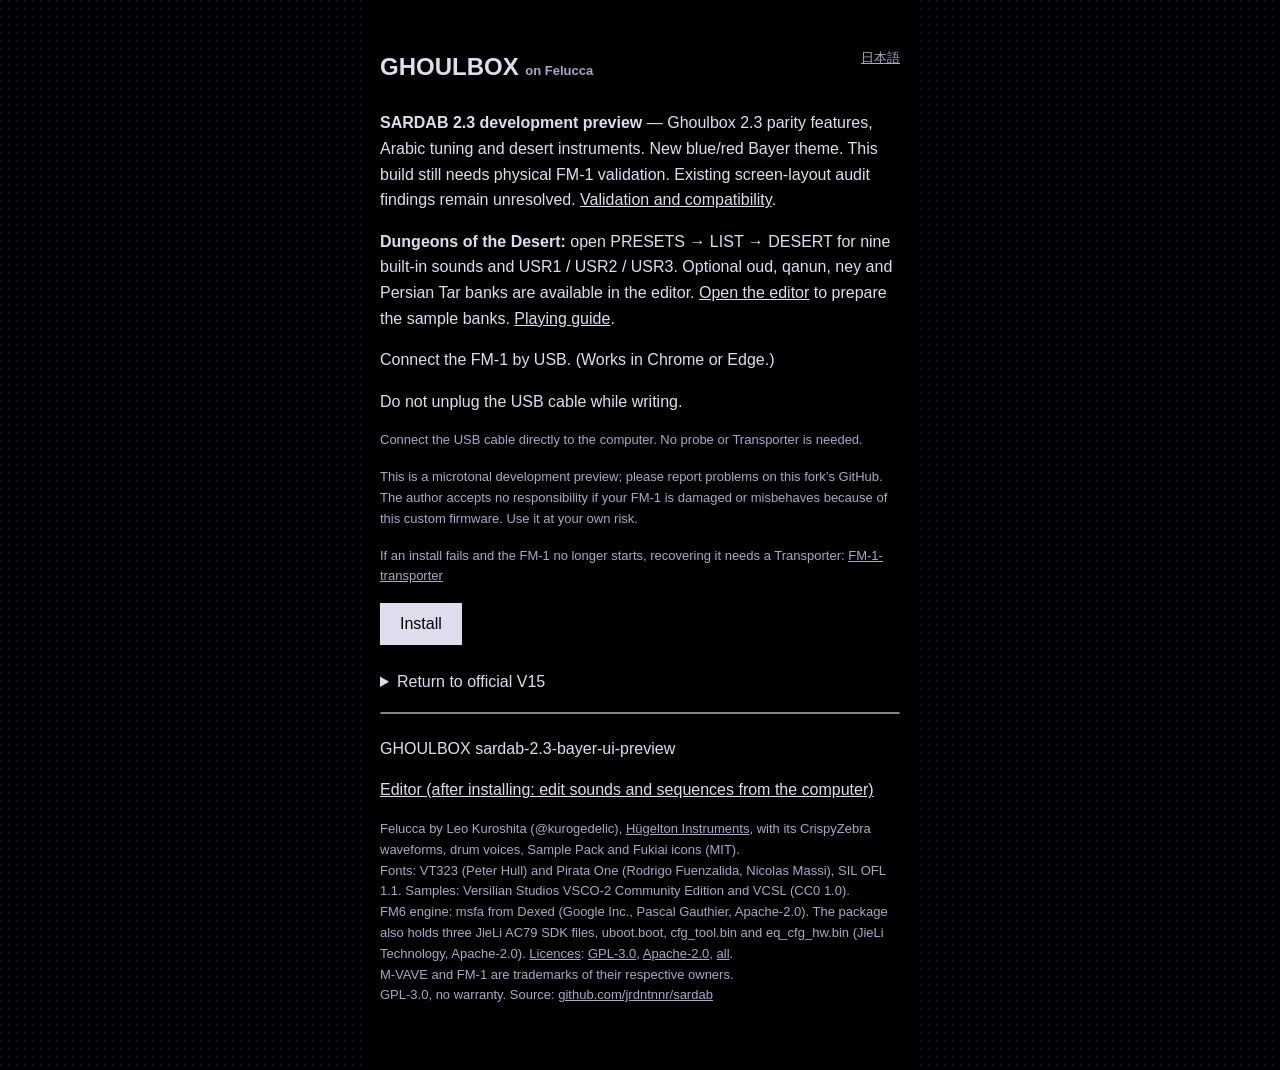
==== webapp/installer/index.html @ 3aa1f3cf "Publish SARDAB 2.3 Bayer UI preview from main 47c3f2c" ====
<!doctype html>
<!-- SPDX-License-Identifier: GPL-3.0-only
     Copyright (C) 2026 Leo Kuroshita (@kurogedelic), Hügelton Instruments -->
<html lang="en" data-brand="sardab">
<head>
<meta charset="utf-8">
<meta name="viewport" content="width=device-width, initial-scale=1">
<title>GHOULBOX</title>
<style>
  :root { --bg: #F2EAD8; --fg: #1E140C; --dim: #6E604C; --theme: #9A5A0C; }   /* GHOULBOX: parchment / CRYPT */
  @media (prefers-color-scheme: dark) {
    :root:not([data-theme="light"]) { --bg: #0E0B08; --fg: #E8DCC4; --dim: #A0927C; --theme: #E89A2C; }
  }
  :root[data-theme="dark"] { --bg: #0E0B08; --fg: #E8DCC4; --dim: #A0927C; --theme: #E89A2C; }
  h1 { color: var(--theme); }
  body { margin: 0; background: var(--bg); color: var(--fg);
         font: 16px/1.6 -apple-system, BlinkMacSystemFont, "Helvetica Neue", Arial, sans-serif; }
  main { max-width: 520px; margin: 0 auto; padding: 48px 16px; }
  h1 { font-size: 24px; font-weight: 600; margin: 0 0 24px; }
  .lang { float: right; font-size: 13px; color: var(--dim); cursor: pointer; text-decoration: underline; background: none; padding: 0; color: var(--dim); }
  p { margin: 0 0 16px; }
  button { font: inherit; background: var(--fg); color: var(--bg); border: 0; padding: 8px 20px; cursor: pointer; }
  button:disabled { opacity: .3; cursor: default; }
  #status { margin-top: 16px; min-height: 1.6em; }
  .small { color: var(--dim); font-size: 13px; }
  progress { width: 100%; height: 4px; margin-top: 16px; }
  pre { color: var(--dim); font-size: 12px; white-space: pre-wrap; margin-top: 16px; }
</style>
<link rel="stylesheet" href="sardab-theme.css">
</head>
<body class="installer">
<main>
  <button class="lang" id="lang"></button>
  <h1>GHOULBOX <span class="small" style="color:var(--dim)">on Felucca</span></h1>
  <p><strong>SARDAB 2.3 development preview</strong> — Ghoulbox 2.3 parity features, Arabic tuning and desert instruments.
    New blue/red Bayer theme. This build still needs physical FM-1 validation. Existing screen-layout audit findings remain unresolved.
    <a href="https://github.com/jrdntnnr/sardab/blob/main/docs/INTEGRATION-STATUS.md" style="color:inherit">Validation and compatibility</a>.</p>
  <p><strong>Dungeons of the Desert:</strong> open PRESETS → LIST → DESERT for nine built-in sounds and USR1 / USR2 / USR3.
    Optional oud, qanun, ney and Persian Tar banks are available in the editor.
    <a href="../editor/" style="color:inherit">Open the editor</a> to prepare the sample banks.
    <a href="https://github.com/jrdntnnr/sardab/blob/main/docs/DUNGEONS-OF-THE-DESERT.md" style="color:inherit">Playing guide</a>.</p>
  <p data-t="intro"></p>
  <p data-t="warn"></p>
  <p class="small" data-t="direct"></p>
  <p class="small" data-t="beta"></p>
  <p class="small"><span data-t="brick"></span>
    <a href="https://github.com/kurogedelic/FM-1-transporter" target="_blank" rel="noopener" style="color:inherit">FM-1-transporter</a></p>
  <p><button id="go" disabled data-t="install"></button></p>
  <details style="margin-top:24px">
    <summary data-t="stockTitle"></summary>
    <p class="small" data-t="back"></p>
    <p class="small"><a href="https://www.m-vave.com/download" target="_blank" rel="noopener" style="color:inherit">M-VAVE Downloads</a></p>
    <p><label><span data-t="stockFile"></span><br><input id="stock-file" type="file" accept=".fwsc"></label></p>
    <p><button id="stock-go" disabled data-t="stockGo"></button></p>
    <p class="small" data-t="stockBackup"></p>
    <p class="small"><label><input id="stock-recovery" type="checkbox"> <span data-t="stockRecovery"></span></label></p>
  </details>
  <progress id="bar" max="100" value="0"></progress>
  <p id="status"></p>
  <pre id="log"></pre>
  <p><a href="../editor/" style="color:inherit" data-t="editor"></a></p>
  <p class="small">Felucca by Leo Kuroshita (@kurogedelic), <a href="https://hugelton.com" target="_blank" rel="noopener" style="color:inherit">Hügelton Instruments</a>, with its CrispyZebra waveforms, drum voices, Sample Pack and Fukiai icons (MIT).<br>
    Fonts: VT323 (Peter Hull) and Pirata One (Rodrigo Fuenzalida, Nicolas Massi), SIL OFL 1.1. Samples: Versilian Studios VSCO-2 Community Edition and VCSL (CC0 1.0).<br>
    FM6 engine: msfa from Dexed (Google Inc., Pascal Gauthier, Apache-2.0). The package also holds three JieLi AC79 SDK files, uboot.boot, cfg_tool.bin and eq_cfg_hw.bin (JieLi Technology, Apache-2.0). <a href="../../firmware/LICENSING.md" style="color:inherit">Licences</a>: <a href="../../firmware/LICENSE" style="color:inherit">GPL-3.0</a>, <a href="../../firmware/LICENSES/Apache-2.0.txt" style="color:inherit">Apache-2.0</a>, <a href="../../firmware/LICENSES/" style="color:inherit">all</a>.<br>
    M-VAVE and FM-1 are trademarks of their respective owners.<br>
    <span data-t="license"></span> <a href="https://github.com/jrdntnnr/sardab" target="_blank" rel="noopener" style="color:inherit">github.com/jrdntnnr/sardab</a></p>
</main>
<script type="module">
// SPDX-License-Identifier: GPL-3.0-only
// Copyright (C) 2026 Leo Kuroshita (@kurogedelic), Hügelton Instruments
//
// FM-1 .fwsc packages in the browser: the package identity and the image the
// device reads during an update.

const BLOCKS = 20, BLK = 0x30, KEEP = 0x2F;
const STOCK_V15_SHA256 = "db1642b2b6fa5c2cccb11ffd13878068bb28601678d3644049f99dc40e7edb8a";
const STOCK_APP_SIZE = 0x8DFBC;
const STOCK_V15_SIZE = 699956;

const T = new Uint16Array(256);
for (let i = 0; i < 256; i++) {
  let c = i << 8;
  for (let k = 0; k < 8; k++) c = c & 0x8000 ? (c << 1) ^ 0x1021 : c << 1;
  T[i] = c & 0xFFFF;
}

function crc16(d, crc = 0) {
  for (let i = 0; i < d.length; i++) crc = ((crc << 8) & 0xFFFF) ^ T[((crc >> 8) ^ d[i]) & 0xFF];
  return crc;
}

function enc(buf, off, size, key = 0xFFFF) {
  for (let i = 0; i < size; i++) {
    buf[off + i] ^= key & 0xFF;
    key = ((key * 2) ^ (key & 0x8000 ? 0x1021 : 0)) & 0xFFFF;
  }
}

function sfc(buf, off, size, base, key) {
  for (let i = 0; i < size; i += 32) enc(buf, off + i, Math.min(size - i, 32), key ^ ((off + i - base) >> 2));
}

function chipkeyDecode(d) {
  let sum = 0;
  for (let i = 0; i < 16; i++) sum += d[i];
  sum &= 0xFF;
  sum = sum >= 0xE0 ? 0xAA : sum <= 0x10 ? 0x55 : sum;
  let k = 0;
  for (let i = 0; i < 16; i++) if ((d[16 + i] ^ d[15 - i]) < sum) k |= 1 << i;
  return k;
}

const align32 = (v) => (v + 31) & ~31;
const u16 = (b, o) => b[o] | (b[o + 1] << 8);
const u32 = (b, o) => (b[o] | (b[o + 1] << 8) | (b[o + 2] << 16) | (b[o + 3] << 24)) >>> 0;
function w16(b, o, v) { b[o] = v & 0xFF; b[o + 1] = (v >> 8) & 0xFF; }
function w32(b, o, v) { w16(b, o, v & 0xFFFF); w16(b, o + 2, (v >>> 16) & 0xFFFF); }

class Entry {                                   // JLFS head, 32 bytes
  constructor(raw, off) {
    this.hdrOff = off;
    this.hcrc = u16(raw, off);
    this.dcrc = u16(raw, off + 2);
    this.offset = u32(raw, off + 4);
    this.size = u32(raw, off + 8);
    this.flags = raw[off + 12];
    this.resvd = raw[off + 13];
    this.index = u16(raw, off + 14);
    this.rawName = raw.slice(off + 16, off + 32);
    const z = this.rawName.indexOf(0);
    this.name = String.fromCharCode(...this.rawName.slice(0, z < 0 ? 16 : z));
    if (crc16(raw.subarray(off + 2, off + 32)) !== this.hcrc) throw new Error(`JLFS header CRC mismatch @${off.toString(16)}`);
  }
  packInto(buf) {
    const o = this.hdrOff;
    w16(buf, o + 2, this.dcrc); w32(buf, o + 4, this.offset); w32(buf, o + 8, this.size);
    buf[o + 12] = this.flags; buf[o + 13] = this.resvd; w16(buf, o + 14, this.index);
    buf.set(this.rawName, o + 16);
    this.hcrc = crc16(buf.subarray(o + 2, o + 32));
    w16(buf, o, this.hcrc);
  }
}

class Package {
  constructor(bytes) {
    this.raw = new Uint8Array(bytes);
    this.parseUfw();
    this.flash = this.raw.slice(this.flashFileOff, this.flashFileOff + this.flashSize);
    this.parseFlash();
  }

  get product() { return productOf(this.raw); }

  setProduct(name) {
    if (name.length > BLOCKS) throw new Error("product name too long");
    for (let i = 0; i < BLOCKS; i++) {
      const m = i < name.length ? (name.charCodeAt(i) + i + 1) & 0xFF : 0x7D;
      if (i < name.length && m === 0x7D) throw new Error("product name encodes to the unused marker");
      this.raw[i * BLK + KEEP] = m;
    }
  }

  headerBytes() {
    const h = new Uint8Array(BLOCKS * KEEP);
    for (let i = 0; i < BLOCKS; i++) h.set(this.raw.subarray(i * BLK, i * BLK + KEEP), i * KEEP);
    return h;
  }

  hdrFileOff(i) { return Math.floor(i / KEEP) * BLK + (i % KEEP); }

  parseUfw() {
    const h = this.headerBytes();
    enc(h, 0, 0x40);
    const hcrc = u16(h, 0), lcrc = u16(h, 2), nent = u16(h, 8);
    if (crc16(h.subarray(2, 0x40)) !== hcrc) throw new Error("not an FM-1 .fwsc (UFW header CRC mismatch)");
    this.skew = BLOCKS * BLK - h.length;
    this.ufw = h;
    this.nent = nent;
    const hsize = 0x40 + nent * 0x50;
    if (crc16(h.subarray(0x40, hsize)) !== lcrc) throw new Error("UFW entry list CRC mismatch");
    this.entries = [];
    for (let off = 0x40; off < hsize; off += 0x50) {
      const e = h.slice(off, off + 0x50);
      enc(e, 0, 0x50);
      const z = e.subarray(0x40, 0x50).indexOf(0);
      this.entries.push({ off, type: u16(e, 0), dcrc: u16(e, 4), dataOff: u32(e, 8), size: u32(e, 12),
        name: String.fromCharCode(...e.subarray(0x40, z < 0 ? 0x50 : 0x40 + z)), plain: e });
    }
    const fl = this.entries.find((e) => e.type === 0);
    if (!fl) throw new Error("no flash.bin in the package");
    this.flashEntry = fl;
    this.flashFileOff = fl.dataOff + this.skew;
    this.flashSize = fl.size;
    if (crc16(this.raw.subarray(this.flashFileOff, this.flashFileOff + fl.size)) !== fl.dcrc) throw new Error("flash.bin CRC mismatch");
  }

  parseFlash() {
    const dec = this.flash.slice();
    const h = dec.slice(0, 32);
    enc(h, 0, 32);
    if (crc16(h.subarray(2, 32)) !== u16(h, 0)) throw new Error("flash header CRC mismatch");
    this.chipKey = null; this.appBase = null;
    for (let off = 32; ; off += 32) {
      enc(dec, off, 32);
      const e = new Entry(dec, off);
      if (e.name === "isd_config.ini") {
        const blob = dec.subarray(e.offset, e.offset + 34);
        if (crc16(blob.subarray(0, 32)) === u16(blob, 32)) this.chipKey = chipkeyDecode(blob.subarray(0, 32));
      }
      if (e.flags === 0x81 && e.name === "app_dir_head" && this.appBase === null) this.appBase = e.offset;
      if (e.index) break;
    }
    if (this.chipKey === null || this.appBase === null) throw new Error("chip key or app_dir_head not found");
    const b = this.appBase, k = this.chipKey, end = align32(b + 32);
    sfc(dec, b, end - b, b, k);
    const head = new Entry(dec, b);
    const blkEnd = b + head.size;
    if (blkEnd > end) sfc(dec, end, blkEnd - end, b, k);
    this.sfcEnd = Math.max(end, blkEnd);
    this.cfgLen = 0;
    const probe = this.flash.slice(b, align32(blkEnd) + 32);
    sfc(probe, 0, probe.length, 0, k);
    try {
      const cfg = new Entry(probe, blkEnd - b);
      if (cfg.name === "cfg" && blkEnd + cfg.size <= this.flash.length) this.cfgLen = cfg.size;
    } catch (_) { /* no cfg block */ }
    if (this.cfgLen) {
      const region = this.flash.slice(b, blkEnd + this.cfgLen);
      sfc(region, 0, region.length, 0, k);
      dec.set(region, b);
      this.sfcEnd = blkEnd + this.cfgLen;
    }
    this.head = head;
    this.app = null;
    for (let off = b + 32; ; off += 32) {
      const e = new Entry(dec, off);
      if (e.flags === 0x82 && e.name === "app.bin") this.app = e;
      if (e.index) break;
    }
    if (!this.app) throw new Error("app.bin not found in app area");
    this.appOff = b + this.app.offset;
    this.dec = dec;
  }

  // the new app, padded to the stock size (Felucca never changes the layout)
  setApp(app) {
    if (app.length > this.app.size) throw new Error(`app is ${app.length} B, the slot is ${this.app.size} B`);
    const nw = new Uint8Array(this.app.size).fill(0xFF);
    nw.set(app);
    const a = this.app, h = this.head, b = this.appBase;
    this.dec.set(nw, this.appOff);
    a.dcrc = crc16(nw);
    a.packInto(this.dec);
    h.dcrc = crc16(this.dec.subarray(h.hdrOff + 32, h.hdrOff + h.size));
    h.packInto(this.dec);
    this.sfcEnd = Math.max(align32(b + 32), b + h.size + this.cfgLen);
    const region = this.dec.slice(b, this.sfcEnd);
    sfc(region, 0, region.length, 0, this.chipKey);
    this.flash.set(region, b);
  }

  serialize() {
    const out = this.raw.slice();
    out.set(this.flash, this.flashFileOff);
    const fl = this.flashEntry, e = fl.plain.slice();
    w16(e, 4, crc16(this.flash));
    enc(e, 0, 0x50);
    const h = this.ufw.slice();
    h.set(e, fl.off);
    const hsize = 0x40 + this.nent * 0x50;
    w16(h, 2, crc16(h.subarray(0x40, hsize)));
    w16(h, 0, crc16(h.subarray(2, 0x40)));
    enc(h, 0, 0x40);
    for (let i = 0; i < hsize; i++) out[this.hdrFileOff(i)] = h[i];
    return out;
  }
}

// the package identity ("FM-1_904"): one marker byte after each of the first 20 blocks
function productOf(fwsc) {
  if (fwsc.length < BLOCKS * BLK) throw new Error("not an FM-1 package (too short)");
  let s = "";
  for (let i = 0; i < BLOCKS; i++) {
    const m = fwsc[i * BLK + KEEP];
    if (m !== 0x7D) s += String.fromCharCode((m - i - 1) & 0xFF);
  }
  return s;
}

// the image the device addresses during an update: the .fwsc without the 20 marker bytes
function logicalImage(fwsc) {
  const out = new Uint8Array(fwsc.length - BLOCKS);
  for (let i = 0; i < BLOCKS; i++) out.set(fwsc.subarray(i * BLK, i * BLK + KEEP), i * KEEP);
  out.set(fwsc.subarray(BLOCKS * BLK), BLOCKS * KEEP);
  return out;
}

async function sha256hex(bytes) {
  const d = await crypto.subtle.digest("SHA-256", bytes);
  return [...new Uint8Array(d)].map((x) => x.toString(16).padStart(2, "0")).join("");
}

// Only the user's unmodified official V15 is accepted for a return to stock.
// The digest pins every file, loader and flash layout; filenames are not evidence.
// The file goes to the device unchanged, through its own official loader, as M-VAVE's
// updater sends it. head: the image range SARDAB compares with the device's boot
// data (CHECK HEAD, firmware/src/ota.c) before it starts that loader.
async function validateStockPackage(bytes) {
  if (bytes.length !== STOCK_V15_SIZE || await sha256hex(bytes) !== STOCK_V15_SHA256)
    throw new Error("Select the unmodified official FM-1 V15 file (FM-1.fwsc).");
  const pkg = new Package(bytes);
  if (pkg.product !== "FM-1_015" || pkg.flashFileOff !== 1044 || pkg.flashSize !== 602112 ||
      pkg.appBase !== 16384 || pkg.appOff !== 16672 || pkg.app.size !== STOCK_APP_SIZE ||
      !pkg.entries.some((e) => e.type === 100 && e.name === "ota.bin" && e.size === 19969))
    throw new Error("The official firmware has an unsupported FM-1 layout.");
  const head = pkg.flashEntry.dataOff;
  return { product: pkg.product, image: logicalImage(bytes), sha256: STOCK_V15_SHA256,
    head: { from: head, to: head + 0x4000 } };
}

// official V15 + Felucca app -> installable package (Uint8Array)
async function buildFeluccaPackage(stockBytes, appBytes, product) {
  const sha = await sha256hex(stockBytes);
  if (sha !== STOCK_V15_SHA256) throw new Error("this is not the official FM-1 V15 firmware file (FM-1.fwsc)");
  const pkg = new Package(stockBytes);
  pkg.setApp(appBytes);
  pkg.setProduct(product);
  return pkg.serialize();
}

// SPDX-License-Identifier: GPL-3.0-only
// Copyright (C) 2026 Leo Kuroshita (@kurogedelic), Hügelton Instruments
//
// The FM-1 USB-MIDI update protocol over WebMIDI (after tools/fm1_install.py).
// Step 1: the running firmware (official
// or Felucca) reads parts of the package and stages the update loader. Step 2:
// the loader reads the whole image and writes it. Both steps are "the device
// asks, we answer": cmd 0x30 read requests on the logical image.

const HS_QUERY = [0xF0, 0x00, 0x32, 0x45, 0x00, 0x00, 0x00, 0x40, 0x7F, 0xF7];
const UPGRADE = [0xF0, 0x22, 0x24, 0x35, 0x7F, 0xF7];
const MAXDATA = 512;
const sleep = (ms) => new Promise((r) => setTimeout(r, ms));
const IS_OTA = (id) => /^ota-/i.test(id.model);
// the update loaders on the handshake: SARDAB's own (firmware/loader/loader.c), which writes the
// app area only, and the official one, which writes the whole package including the boot data and
// reports the name in its update record (firmware/src/ota.c). Each package goes only to its own.
const SARDAB_LOADER = "ota-FM-1_900";
const STOCK_LOADER = "ota-FM-1_015";

// errors carry a code the pages translate: notfound, model, stopped, noloader, lost, noreturn,
// mismatch (detail: the identity the device reports), badreq, wrongloader (detail: the loader's
// identity). A step-1 error has lastRead: the last image address the running firmware read.
function fail(code, msg, detail = "") { const e = new Error(msg); e.code = code; e.detail = detail; return e; }

function pack7(data) {
  const out = []; let acc = 0, nb = 0;
  for (const b of data) {
    acc |= b << nb; nb += 8;
    while (nb >= 7) { out.push(acc & 0x7F); acc >>>= 7; nb -= 7; }
  }
  if (nb) out.push(acc & 0x7F);
  return out;
}

function unpack7(s) {
  const out = []; let acc = 0, nb = 0;
  for (const b of s) {
    acc |= (b & 0x7F) << nb; nb += 7;
    while (nb >= 8) { out.push(acc & 0xFF); acc >>>= 8; nb -= 8; }
  }
  return out;
}

function response(addr, data, fl = 0) {
  const len = data.length;
  const body = [0x00, 0x59, 0x30, (len + 8) & 0xFF, ((len + 8) >> 8) & 0xFF, 0, fl,
    addr & 0xFF, (addr >>> 8) & 0xFF, (addr >>> 16) & 0xFF, (addr >>> 24) & 0xFF,
    len & 0xFF, (len >> 8) & 0xFF, 0, ...data];
  let s = 0;
  for (let i = 6; i < body.length; i++) s += body[i];
  body.push(~s & 0xFF);
  return [0xF0, ...pack7(body), 0xF7];
}

function parseRequest(pkt) {
  if (pkt[0] !== 0xF0 || pkt[pkt.length - 1] !== 0xF7) return null;
  const u = unpack7(pkt.slice(1, -1));
  if (u.length !== 15 || u[0] !== 0 || u[1] !== 0x59 || u[2] !== 0x30) return null;
  let s = 0;
  for (let i = 6; i < 14; i++) s += u[i];
  if ((~s & 0xFF) !== u[14]) return null;
  return { fl: u[6], addr: (u[7] | (u[8] << 8) | (u[9] << 16) | (u[10] << 24)) >>> 0, len: u[11] | (u[12] << 8) | (u[13] << 16) };
}

function parseIdentity(pkt) {
  const d = unpack7(pkt.slice(1, -1));
  if (d.length !== 34 || d[0] !== 0 || d[1] !== 0x59 || d[2] !== 0x11) return null;
  const txt = String.fromCharCode(...d.slice(6, 33)).replace(/\0+$/, "");
  const m = /^([^_]+)_(\d+)$/.exec(txt);
  return m ? { text: txt, model: m[1], version: parseInt(m[2], 10) } : null;
}

// one MIDI in/out pair with a SysEx queue
class Link {
  constructor(input, output) {
    this.input = input; this.output = output; this.q = []; this.waiter = null;
    input.onmidimessage = (ev) => {
      if (ev.data[0] !== 0xF0) return;
      this.q.push(Array.from(ev.data));
      if (this.waiter) { const w = this.waiter; this.waiter = null; w(); }
    };
  }
  get lost() { return this.input.state === "disconnected" || this.output.state === "disconnected"; }
  // false when the port is gone (unplugged): WebMIDI throws on a disconnected output
  send(bytes) {
    try { this.output.send(bytes); return true; } catch (_) { return false; }
  }
  drain() { this.q.length = 0; }
  async read(ms) {
    if (!this.q.length) {
      let tm;
      await Promise.race([new Promise((r) => { this.waiter = r; }), new Promise((r) => { tm = setTimeout(r, ms); })]);
      clearTimeout(tm);
      this.waiter = null;
    }
    return this.q.shift() || null;
  }
  close() { this.input.onmidimessage = null; }
}

async function handshake(link, tries = 3) {
  link.drain();
  for (let t = 0; t < tries; t++) {
    if (!link.send(HS_QUERY)) return null;
    const end = Date.now() + 1000;
    while (Date.now() < end) {
      const p = await link.read(end - Date.now());
      if (!p) break;
      const id = parseIdentity(p);
      if (id) return id;
    }
  }
  return null;
}

class Updater {
  constructor(access, log) {
    this.access = access;
    this.log = log || (() => {});
  }

  // every in/out pair with the same port name that answers the handshake
  async find(filter) {
    const outs = [...this.access.outputs.values()];
    for (const input of this.access.inputs.values()) {
      if (input.state === "disconnected") continue;
      if (!/fm-1|felucca|ota|composite|sinco|usb-midi/i.test(input.name || "")) continue;   // never probe other gear
      const output = outs.find((o) => o.name === input.name && o.state !== "disconnected");
      if (!output) continue;
      try { await input.open(); await output.open(); } catch (_) { continue; }
      const link = new Link(input, output);
      const id = await handshake(link, 2);
      if (id && (!filter || filter(id))) return { link, id, name: input.name };
      link.close();
    }
    return null;
  }

  // halfReload (GHOULBOX): Chrome on Linux gives an open page only the output of a port that came back (the FM-1
  // rebooted into its loader); the input never appears there, though the system has it and a new page sees both.
  // When an FM-1 output stays without its input for 3 tries, stop with "reload": the page reloads and resumes.
  async waitFor(filter, ms, halfReload = false) {
    const end = Date.now() + ms;
    let half = 0;
    while (Date.now() < end) {
      const dev = await this.find(filter);
      if (dev) return dev;
      if (halfReload && this.halfPort()) {
        if (++half >= 3) throw fail("reload", "the update loader is there, but this page cannot hear it: reloading to continue");
      } else {
        half = 0;
      }
      await sleep(1000);
    }
    return null;
  }

  // an FM-1 port listed as an output with no input of its name (GHOULBOX: waitFor's halfReload)
  halfPort() {
    const ins = new Set([...this.access.inputs.values()].filter((p) => p.state !== "disconnected").map((p) => p.name));
    return [...this.access.outputs.values()].some((o) => o.state !== "disconnected" &&
      /fm-1|felucca|ota|composite|sinco|usb-midi/i.test(o.name || "") && !ins.has(o.name));
  }

  // serve read requests until the device asks for one of the finish addresses; stops early
  // when the port disappears (lost: true) instead of waiting out idleMs
  async serve(link, image, finishAddr, idleMs, onProgress) {
    let served = 0, last = Date.now(), lastRead = -1;
    for (;;) {
      const pkt = await link.read(1000);
      if (!pkt) {
        if (link.lost) return { served, finished: false, lost: true, lastRead };
        if (Date.now() - last > idleMs) return { served, finished: false, lastRead };
        continue;
      }
      const r = parseRequest(pkt);
      if (!r) continue;
      last = Date.now();
      if (r.addr === 0xE0000000 || r.addr === 0xF0000000) {
        link.send(response(r.addr, [...new TextEncoder().encode("success"), 0]));
        if (r.addr === finishAddr) return { served, finished: true };
        continue;
      }
      if (r.len > MAXDATA || r.addr + r.len > image.length) throw fail("badreq", `bad request ${r.addr.toString(16)}+${r.len}`);
      lastRead = r.addr;
      await sleep(10);
      if (!link.send(response(r.addr, Array.from(image.subarray(r.addr, r.addr + r.len)), r.fl))) {
        return { served, finished: false, lost: true, lastRead };
      }
      served++;
      if (onProgress) onProgress(served, r.addr);
    }
  }

  // full install: running firmware -> loader -> new firmware; loader: the identity of the
  // package's own loader (SARDAB_LOADER, STOCK_LOADER), any other one gets nothing
  async install(image, product, onStep, loader = SARDAB_LOADER) {
    const step = onStep || (() => {});
    const dev = await this.find((id) => !IS_OTA(id));
    if (!dev) throw fail("notfound", "FM-1 not found (USB cable, and no other app using it?)");
    const [model] = product.split("_");
    if (dev.id.model !== model) { dev.link.close(); throw fail("model", `the device is ${dev.id.text}, the package is for ${product}`); }
    step("start", dev.id.text);
    dev.link.send(UPGRADE);
    await sleep(2000);
    const s1 = await this.serve(dev.link, image, 0xE0000000, 8000, (n) => step("verify", n));
    dev.link.close();
    if (!s1.finished) {
      const e = fail(s1.lost ? "lost" : "stopped", `the device ${s1.lost ? "was disconnected" : "stopped"} after ${s1.served} requests: nothing was written`);
      e.lastRead = s1.lastRead;
      throw e;
    }
    step("loader");
    await sleep(3000);
    const ota = await this.waitFor((id) => id.model === "ota-" + model, 30000, true);
    if (!ota) throw fail("noloader", "the update loader did not appear. Replug the USB cable and press Install again: the device stays in update mode until it is finished.");
    if (ota.id.text !== loader) {
      ota.link.close();
      throw fail("wrongloader", `the device started ${ota.id.text}, this package goes only to ${loader}: nothing was sent to it`, ota.id.text);
    }
    const s2 = await this.write(ota, image, step);
    if (!s2.finished) throw fail(s2.lost ? "lost" : "stopped", `the loader ${s2.lost ? "was disconnected" : "stopped"} after ${s2.served} requests. Replug and press Install again to resume.`);
    step("reboot");
    await sleep(3000);
    const back = await this.waitFor((id) => !IS_OTA(id), 40000);
    if (!back) throw fail("noreturn", "the device did not come back: power-cycle it");
    back.link.close();
    if (back.id.text !== product) throw fail("mismatch", `installed, but the device reports ${back.id.text}`, back.id.text);
    step("done", back.id.text);
    return back.id.text;
  }

  // step 2 with the loader found by find()/waitFor()
  async write(ota, image, step) {
    ota.link.send(UPGRADE);
    await sleep(2000);
    const s2 = await this.serve(ota.link, image, 0xF0000000, 180000, (n) => step("write", n));
    ota.link.close();
    return s2;
  }

  // resume: the device is already in update mode (loader) -> true when the write finished
  // waitMs (GHOULBOX): look for the loader that long (a page reloaded to reach it can list it a moment late); 0: once
  async resume(image, onStep, product = null, waitMs = 0, loader = SARDAB_LOADER) {
    const model = product && product.split("_")[0];
    const isOta = (id) => id.text === loader;
    const ota = waitMs ? await this.waitFor(isOta, waitMs) : await this.find(isOta);
    if (!ota) return false;
    const step = onStep || (() => {});
    const result = await this.write(ota, image, step);
    if (!result.finished) return false;
    if (product) {
      step("reboot");
      await sleep(3000);
      const back = await this.waitFor((id) => id.model === model, 40000);
      if (!back) throw fail("noreturn", "The FM-1 did not return after resuming the write.");
      back.link.close();
      if (back.id.text !== product) throw fail("mismatch", "The FM-1 reports a different firmware after resuming.", back.id.text);
      step("done", back.id.text);
    }
    return true;
  }
}

// SPDX-License-Identifier: GPL-3.0-only
// Copyright (C) 2026 Leo Kuroshita (@kurogedelic), Hügelton Instruments
// Local, complete musical archives. Requests name whitelisted objects, never flash addresses.
// 8: the FM6 patch bank of 1.0..1.0.2 (listed empty since 1.0.3: a restore of an older archive's bank moves its patches
// into the user presets restored before it); 9: the user presets' FM6 patches (1.0.3)
const BACKUP_IDS = [0, 1, 2, 3, 4, 5, 6, 7, 8, 9, 32, 33, 34];
const BACKUP_IDS_V2 = BACKUP_IDS.filter((id) => id !== 9);              // 1.0..1.0.2, and their archives
const BACKUP_IDS_V1 = BACKUP_IDS_V2.filter((id) => id !== 8);           // firmware before FM6, and its archives
const idsOf = (n) => [BACKUP_IDS, BACKUP_IDS_V2, BACKUP_IDS_V1].find((ids) => ids.length === n) || null;
const BACKUP_CMD = { LIST: 65, GET: 66, PUT: 67 };
const BACKUP_CHUNK = 256;
const bkU32 = (n) => Array.from({ length: 5 }, (_, i) => (n >>> (i * 7)) & (i === 4 ? 15 : 127));
const bkR32 = (a, off = 0) => {
  if (a.length < off + 5 || a[off + 4] > 15) throw new Error("Invalid archive number");
  return (a[off] | a[off + 1] << 7 | a[off + 2] << 14 | a[off + 3] << 21 | a[off + 4] << 28) >>> 0;
};
function bkPack(bytes) {
  const a = [];
  for (let off = 0; off < bytes.length; off += 7) {
    const chunk = bytes.subarray(off, off + 7);
    a.push(chunk.reduce((m, b, i) => m | (b >>> 7) << i, 0), ...chunk.map((b) => b & 127));
  }
  return a;
}
function bkUnpack(a, size) {
  const out = new Uint8Array(size); let i = 0, j = 0;
  while (j < size) {
    const n = Math.min(7, size - j), mask = a[i++];
    if (mask == null || mask >>> n) throw new Error("Invalid archive bytes");
    for (let k = 0; k < n; k++) {
      if (a[i] == null || a[i] > 127) throw new Error("Short archive chunk");
      out[j++] = a[i++] | (mask >>> k & 1) << 7;
    }
  }
  if (i !== a.length) throw new Error("Trailing archive bytes");
  return out;
}
function bkCrc(bytes) {
  let c = 0xffffffff;
  for (const b of bytes) {
    c ^= b;
    for (let k = 0; k < 8; k++) c = c >>> 1 ^ (c & 1 ? 0xedb88320 : 0);
  }
  return (~c) >>> 0;
}
function bkCheck(rc) {
  if (rc) throw new Error(({ 1: "Invalid archive object", 2: "Archive data failed validation", 3: "Stop playback first", 4: "Flash write failed", 5: "Start a fresh backup" })[rc] || `Archive error ${rc}`);
}
function bkManifest(a) {
  if (a[0] !== 1) throw new Error("Unsupported archive protocol");
  bkCheck(a[1]);
  const ids = idsOf(a[2]);
  if (!ids || a.length !== 3 + a[2] * 11) throw new Error("Incomplete archive manifest");
  return ids.map((id, i) => {
    const p = 3 + i * 11;
    if (a[p] !== id) throw new Error("Unexpected archive object");
    const size = bkR32(a, p + 1), crc = bkR32(a, p + 6);
    if (size > (id >= 32 ? 81920 : 3840) || (!size && crc)) throw new Error("Archive object too large");
    return { id, size, crc };
  });
}
const bkBase64 = (bytes) => { let s = ""; for (const b of bytes) s += String.fromCharCode(b); return btoa(s); };
function readBackup(file) {
  if (typeof file === "string") file = JSON.parse(file);
  const ids = file && Array.isArray(file.objects) ? idsOf(file.objects.length) : null;
  if (!file || file.format !== "felucca-backup" || file.version !== 1 || !ids)
    throw new Error("Not a complete Felucca backup");
  const objects = file.objects.map((o, i) => {
    if (!o || o.id !== ids[i] || !Number.isInteger(o.size) || o.size < 0 || o.size > (o.id >= 32 ? 81920 : 3840) ||
        !Number.isInteger(o.crc) || o.crc < 0 || o.crc > 0xffffffff || typeof o.data !== "string" ||
        o.data.length !== 4 * Math.ceil(o.size / 3) || !/^(?:[A-Za-z0-9+/]{4})*(?:[A-Za-z0-9+/]{2}==|[A-Za-z0-9+/]{3}=)?$/.test(o.data))
      throw new Error("Invalid backup object");
    const bytes = Uint8Array.from(atob(o.data), (c) => c.charCodeAt(0));
    if (bytes.length !== o.size || bkCrc(bytes) !== o.crc) throw new Error("Backup checksum mismatch");
    if (o.id >= 32 && o.size) {
      if (o.size < 512) throw new Error("Short sample backup");
      const view = new DataView(bytes.buffer), length = view.getUint32(16, true), count = bytes[6];
      if (view.getUint32(0, true) !== 0x504d5346 || view.getUint16(4, true) !== 1 || !count || count > 16 ||
          length !== o.size - 512 || bkCrc(bytes.subarray(512)) !== view.getUint32(20, true)) throw new Error("Invalid sample backup");
      for (let z = 0; z < count; z++) {
        const off = 32 + z * 28, start = view.getUint32(off,true), n = view.getUint32(off+4,true),
          ls = view.getUint32(off+8,true), le = view.getUint32(off+12,true), rate = view.getUint32(off+16,true);
        if (!n || start > length || Math.ceil(n/2) > length - start || n > 163840 || ls > le || le >= n ||
            !rate || rate > 262144 || bytes[off+24] > 88 || bytes[off+25] > bytes[off+26]) throw new Error("Invalid sample zone");
      }
    }
    return { ...o, bytes };
  });
  if (!objects[0].size || !objects[1].size) throw new Error("Backup is missing the current music or settings");
  return { ...file, objects };
}
async function captureBackup(request, firmware, onProgress = () => {}) {
  const manifest = bkManifest(await request([BACKUP_CMD.LIST, []], { timeout: 3000, retries: 0 }));
  const objects = [], total = manifest.reduce((n, o) => n + o.size, 0); let done = 0;
  for (const o of manifest) {
    const bytes = new Uint8Array(o.size);
    for (let off = 0; off < o.size; off += BACKUP_CHUNK) {
      const size = Math.min(BACKUP_CHUNK, o.size - off);
      const a = await request([BACKUP_CMD.GET, [o.id, ...bkU32(off), size & 127, size >>> 7]], { timeout: 1000, retries: 1 });
      bkCheck(a[1]);
      if (a[0] !== o.id || bkR32(a, 2) !== off || (a[7] | a[8] << 7) !== size) throw new Error("Unexpected backup reply");
      bytes.set(bkUnpack(a.slice(9), size), off);
      done += size; onProgress(done, total);
    }
    if (bkCrc(bytes) !== o.crc) throw new Error("The device changed during backup. Try again while stopped.");
    objects.push({ ...o, data: bkBase64(bytes) });
  }
  const file = { format: "felucca-backup", version: 1, firmware, created: new Date().toISOString(), objects };
  readBackup(file); return file;
}
async function restoreBackup(request, file, onProgress = () => {}) {
  const archive = readBackup(file); // Validate every byte before the first destructive request.
  const total = archive.objects.reduce((n, o) => n + o.size, 0); let done = 0;
  const ask = async (r, o = {}) => request(r, { timeout: 4000, retries: 0, ...o });
  const put = async (args) => { const a = await ask([BACKUP_CMD.PUT, args]); bkCheck(a[2]); return a; };
  // Restore live music last. Other objects commit individually; a disconnect can leave a partial restore.
  for (const o of [...archive.objects.slice(2), archive.objects[1], archive.objects[0]]) {
    if (o.id >= 32) {
      const slot = o.id - 32;
      const check = (a) => { if (a[0] !== slot) throw new Error("Unexpected sample reply"); bkCheck(a.at(-1)); };
      if (!o.size) check(await ask([14, [slot]]));
      else {
        if (o.size < 512) throw new Error("Short sample backup");
        check(await ask([11, [slot]]));
        for (let off = 512; off < o.size; off += BACKUP_CHUNK) {
          const chunk = o.bytes.subarray(off, off + BACKUP_CHUNK);
          check(await ask([12, [slot, off & 127, off >>> 7 & 127, off >>> 14 & 127, ...bkPack(chunk)]]));
          done += chunk.length; onProgress(done, total);
        }
        check(await ask([13, [slot, ...bkPack(o.bytes.subarray(0, 480))]]));
        done += 512; onProgress(done, total);
      }
    } else {
      if (o.id === 9) {                    // firmware before 1.0.3 does not take id 9 (rc 1 at begin, nothing written): skip it
        const a = await ask([BACKUP_CMD.PUT, [0, o.id, ...bkU32(o.size), ...bkU32(o.crc)]]);
        if (a[2] === 1) { done += o.size; onProgress(done, total); continue; }
        bkCheck(a[2]);
      } else await put([0, o.id, ...bkU32(o.size), ...bkU32(o.crc)]);
      try {
        for (let off = 0; off < o.size; off += BACKUP_CHUNK) {
          const chunk = o.bytes.subarray(off, off + BACKUP_CHUNK);
          await put([1, o.id, ...bkU32(off), ...bkPack(chunk)]);
          done += chunk.length; onProgress(done, total);
        }
        await put([2, o.id]);
      } catch (e) { await put([3, o.id]).catch(() => {}); throw e; }
    }
  }
  return archive;
}

// Installer connection: no editor page or watcher owns this input simultaneously.
class BackupConnection {
  constructor(input, output) {
    this.input = input; this.output = output; this.pending = null;
    input.onmidimessage = (e) => {
      const d = e.data;
      if (d.length < 6 || d[0] !== 240 || d[1] !== 125 || d[2] !== 70 || d[3] !== 76 || d.at(-1) !== 247) return;
      if (this.pending?.cmd === d[4]) { const p = this.pending; this.pending = null; clearTimeout(p.timer); p.resolve(Array.from(d.slice(5, -1))); }
    };
  }
  async request([cmd, args], opt = {}) {
    if (this.pending || this.closed || this.input.state === "disconnected" || this.output.state === "disconnected") throw new Error("Backup connection closed or busy");
    return new Promise((resolve, reject) => {
      const timer = setTimeout(() => { this.pending = null; reject(new Error("Backup timed out. Keep the FM-1 connected and stopped.")); }, opt.timeout || 1200);
      this.pending = { cmd, timer, resolve, reject };
      try { this.output.send([240, 125, 70, 76, cmd, ...args, 247]); }
      catch (e) { clearTimeout(timer); this.pending = null; reject(e); }
    });
  }
  close() {
    this.closed = true; this.input.onmidimessage = null;
    if (this.pending) { const p = this.pending; this.pending = null; clearTimeout(p.timer); p.reject(new Error("Backup connection closed")); }
  }
}

const $ = (id) => document.getElementById(id);
const TEXT = {
  ja: {
    intro: "FM-1 を USB で接続してください。（Chrome か Edge で使えます）",
    warn: "書き込み中は USB を抜かないでください。",
    install: "インストール", other: "English",
    editor: "エディタ（インストール後、パソコンから音色やシーケンスを編集）",
    direct: "USB ケーブルはパソコンに直接つないでください。Probe や Transporter などの機材は不要です。",
    brick: "万一インストールに失敗して起動しなくなった場合は、復旧に Transporter が必要です:",
    beta: "この版はマイクロトーナル開発プレビューです。不具合は GitHub で知らせてください。このカスタムファームウェアを使ったことで FM-1 が壊れたり不具合が起きたりしても、作者は一切の責任を負いません。自己責任でお使いください。",
    back: "M-VAVEから公式FM-1 V15を取得し、未変更のFM-1.fwscを選んでください。ファイルはこのブラウザ内で検証し、サーバーへ送りません。",
    stockTitle: "公式V15に戻す", stockFile: "公式FM-1.fwsc", stockGo: "バックアップして公式V15へ戻す",
    stockBackup: "現在の曲・保存曲・音色バンク・サンプル・設定を先に保存します。全体バックアップ非対応版は、Feluccaを更新してから行ってください。復元はFeluccaを再インストールしてエディタから行います。",
    stockRecovery: "更新中断の再開：全体バックアップはすでにパソコンへ保存済み",
    stockValid: "公式V15を確認しました", stockConfirm: "全体バックアップファイルをパソコンに保存できましたか？ 続けると公式V15へ戻します。Feluccaの曲は公式V15では開けません。",
    stockNeedBackup: "書き込みモードからはバックアップできません。保存済みバックアップがある場合だけ、更新中断の再開にチェックしてください。",
    stockUnsupported: "このFeluccaは全体バックアップに未対応です。先に最新版をインストールしてください。",
    backup: "全体バックアップ保存中 ", stockError: "公式ファイルを確認できません: ",
    loaderUnknown: "このインストーラーが知らない書き込みモードです。何も送っていません。この名前を添えて GitHub で報告してください: ",
    loaderStock: "FM-1 は M-VAVE 公式の書き込みモードで待機しています。このモードには公式FM-1.fwscしか書き込めません。何も送っていません。先に「公式V15に戻す」を完了してください。",
    stockHead: "FM-1 が CHECK HEAD で公式ファイルを拒否しました（FAILED -5）。起動データが V15 と異なります。何も書き込んでおらず、SARDAB はそのまま使えます。別の方法で戻そうとしないでください。上の FAILED -5 のリンクを読み、GitHub で報告してください。",
    nomidi: "このブラウザでは使えません。Chrome か Edge で開いてください。", loadfail: "読み込めませんでした: ",
    start: "開始します", verify: "確認中", loader: "書き込みモードに切り替え中", write: "書き込み中",
    reboot: "再起動中", done: "完了しました", stopped: "途中で止まりました。USB を挿し直してもう一度押してください。",
    error: "エラー: ",
    denied: "MIDI（SysEx）の使用が許可されませんでした。アドレスバーのサイト設定で MIDI を許可して、もう一度押してください。",
    notfound: "FM-1 が見つかりません。USB ケーブル（データ通信用か）を確かめ、MIDI を使う他のアプリを閉じてから、もう一度押してください。",
    model: "接続されている機器は FM-1 ではありません。",
    lost: "USB の接続が切れました。挿し直してもう一度押してください。",
    reload: "書き込みモードの FM-1 に接続するためページを再読み込みします…",
    resuming: "書き込みを続けます…",
    noloader: "書き込みモードの FM-1 が見つかりません。USB を挿し直してもう一度押してください（終わるまで書き込みモードのままです）。",
    noreturn: "FM-1 が戻ってきません。電源を入れ直してください。",
    mismatch: "書き込みは終わりましたが、FM-1 が別のバージョンを報告しています: ",
    badpkg: "インストールするファイルが壊れています。ページを再読み込みしてください。",
    leave: "書き込み中です。ページを閉じないでください。",
    license: "GPL-3.0、無保証。ソース:",
  },
  en: {
    intro: "Connect the FM-1 by USB. (Works in Chrome or Edge.)",
    warn: "Do not unplug the USB cable while writing.",
    install: "Install", other: "日本語",
    editor: "Editor (after installing: edit sounds and sequences from the computer)",
    direct: "Connect the USB cable directly to the computer. No probe or Transporter is needed.",
    brick: "If an install fails and the FM-1 no longer starts, recovering it needs a Transporter:",
    beta: "This is a microtonal development preview; please report problems on this fork’s GitHub. The author accepts no responsibility if your FM-1 is damaged or misbehaves because of this custom firmware. Use it at your own risk.",
    back: "Get official FM-1 V15 from M-VAVE and select the unmodified FM-1.fwsc. The browser validates it locally; it is not sent to a server.",
    stockTitle: "Return to official V15", stockFile: "Official FM-1.fwsc", stockGo: "Back up and return to official V15",
    stockBackup: "Current music, saved music, sound banks, samples and settings are saved first. Older firmware needs a Felucca update for complete backups. To restore an archive later, reinstall Felucca and use the editor.",
    stockRecovery: "Resume an interrupted update: I already saved a complete backup to this computer",
    stockValid: "Official V15 verified", stockConfirm: "Has the complete backup file been saved to this computer? Continue to return to official V15. Official V15 cannot open Felucca music.",
    stockNeedBackup: "An update loader cannot export a backup. Only select resume if you already saved a complete backup.",
    stockUnsupported: "This Felucca does not support complete backups. Install the current Felucca first.",
    backup: "Saving complete backup ", stockError: "Cannot validate official firmware: ",
    loaderUnknown: "The FM-1 is in an update mode this installer does not know. Nothing was sent. Please report it on GitHub with this name: ",
    loaderStock: "The FM-1 is waiting in M-VAVE's official update mode, which only accepts the official FM-1.fwsc. Nothing was sent. Finish Return to official V15 first.",
    stockHead: "The FM-1 refused the official file at CHECK HEAD (FAILED -5): its boot data differs from V15's. Nothing was written; SARDAB stays installed. Do not try other ways to return to stock. Open the FAILED -5 link above and report it on GitHub.",
    nomidi: "This browser cannot do it. Open the page in Chrome or Edge.", loadfail: "Could not load: ",
    start: "Starting", verify: "Verifying", loader: "Switching to update mode", write: "Writing",
    reboot: "Restarting", done: "Done", stopped: "Stopped. Replug the USB cable and press Install again.",
    error: "Error: ",
    denied: "MIDI (SysEx) access was not allowed. Allow MIDI in the site settings (address bar) and press Install again.",
    notfound: "FM-1 not found. Check the USB cable (a data cable), close other apps that use MIDI, and press Install again.",
    model: "The connected device is not an FM-1.",
    lost: "The USB connection was lost. Replug it and press Install again.",
    reload: "Reloading the page to reach the FM-1 in update mode…",
    resuming: "Continuing the update…",
    noloader: "The FM-1 in update mode was not found. Replug the USB cable and press Install again (it stays in update mode until it is finished).",
    noreturn: "The FM-1 did not come back. Power-cycle it.",
    mismatch: "Written, but the FM-1 reports another version: ",
    badpkg: "The file to install is damaged. Reload the page.",
    leave: "Writing. Do not close the page.",
    license: "GPL-3.0, no warranty. Source:",
  },
};
let lang = (navigator.language || "en").toLowerCase().startsWith("ja") ? "ja" : "en";
const t = (k) => TEXT[lang][k];
let lastKey = null, lastArg = "";
function applyLang() {
  document.documentElement.lang = lang;
  document.querySelectorAll("[data-t]").forEach((e) => { e.textContent = t(e.dataset.t); });
  $("lang").textContent = t("other");
  if (lastKey) $("status").textContent = t(lastKey) + lastArg;
}
$("lang").addEventListener("click", () => { lang = lang === "ja" ? "en" : "ja"; applyLang(); });
applyLang();
const sayK = (k, arg = "") => { lastKey = k; lastArg = arg; $("status").textContent = t(k) + arg; };
const say = (txt) => { lastKey = null; $("status").textContent = txt; };
const log = (t) => { $("log").textContent += t + "\n"; };
let image = null;
const meta = {"version": "sardab-2.3-bayer-ui-preview", "product": "FM-1_900", "pkg": "../../firmware/felucca-sardab-2.3-bayer-ui-preview.fwsc"};

let writing = false, stock = null, stockFileEpoch = 0, resumed = false;   // resumed: GHOULBOX, the page came back from a "reload"
const lockInstaller = (on) => { writing = on; $("go").disabled = on || !image; $("stock-go").disabled = on || !stock; $("stock-file").disabled = on; $("stock-recovery").disabled = on; };
window.addEventListener("beforeunload", (e) => { if (writing) { e.preventDefault(); e.returnValue = t("leave"); } });

(async () => {
  if (!navigator.requestMIDIAccess) { sayK("nomidi"); return; }
  try {
    const r = await fetch(meta.pkg);
    if (!r.ok) throw new Error(`${meta.pkg}: HTTP ${r.status}`);
    const pkg = new Uint8Array(await r.arrayBuffer());
    if (productOf(pkg) !== meta.product) { sayK("badpkg"); return; }
    image = logicalImage(pkg);
    say(`GHOULBOX ${meta.version}`);
    $("go").disabled = false;
    let resume = null;
    try { resume = sessionStorage.getItem("ghoulbox-resume"); sessionStorage.removeItem("ghoulbox-resume"); } catch (_) {}
    if (resume) { resumed = true; sayK("resuming"); $("go").click(); }   // (GHOULBOX: back from the "reload" below)
  } catch (e) { sayK("loadfail", e.message); }
})();

const refuseLoader = id => sayK(id === STOCK_LOADER ? "loaderStock" : id === SARDAB_LOADER ? "loaderMelodee" : "loaderUnknown", id);

$("go").addEventListener("click", async () => {
  if (writing) return;
  lockInstaller(true);
  let midi;
  try { midi = await navigator.requestMIDIAccess({ sysex: true }); }
  catch (e) { sayK("denied"); lockInstaller(false); return; }
  try {
    const up = new Updater(midi, log);
    const total = 74 + 1167;
    const step = (k, a) => {
      log(`${k} ${a ?? ""}`);
      if (k === "start") sayK("start");
      if (k === "verify") { sayK("verify"); $("bar").value = (a / total) * 100; }
      if (k === "loader") sayK("loader");
      if (k === "write") { sayK("write"); $("bar").value = ((74 + a) / total) * 100; }
      if (k === "reboot") sayK("reboot");
      if (k === "done") { $("bar").value = 100; sayK("done"); }
    };
    if (resumed) {                                   // GHOULBOX: reloaded to reach the loader: wait for it (its ports can be
      resumed = false;                               // listed a moment late), never fall back to looking for a running FM-1
      const ok = await up.resume(image, step, meta.product, 15000);
      if (ok) { try { sessionStorage.removeItem("ghoulbox-reloads"); } catch (_) {} }
      sayK(ok ? "done" : "noloader");
      lockInstaller(false);
      return;
    }
    const ota = await up.find((id) => /^ota-/i.test(id.model));
    if (ota) {
      ota.link.close();
      if (ota.id.text !== SARDAB_LOADER) refuseLoader(ota.id.text);
      else sayK((await up.resume(image, step, meta.product)) ? "done" : "stopped");
    } else {
      await up.install(image, meta.product, step);
    }
  } catch (e) {
    let reloads = 0;
    try { reloads = +(sessionStorage.getItem("ghoulbox-reloads") || 0); } catch (_) {}
    if (e && e.code === "reload" && reloads >= 2) {   // GHOULBOX: two reloads did not reach it: the cable, not the page
      try { sessionStorage.removeItem("ghoulbox-reloads"); } catch (_) {}
      sayK("noloader");
      log(String(e && e.stack || e));
      lockInstaller(false);
      return;
    }
    if (e && e.code === "reload") {                    // GHOULBOX: Chrome on Linux hides the loader's input from this page;
      sayK("reload");                                  // a reloaded page sees it and resumes (the loader waits for us)
      try { sessionStorage.setItem("ghoulbox-resume", "1"); sessionStorage.setItem("ghoulbox-reloads", String(reloads + 1)); } catch (_) {}
      writing = false;                                 // (no "leave this page?" prompt)
      setTimeout(() => location.reload(), 500);
      return;
    }
    if (e && e.code === "wrongloader") refuseLoader(e.detail);
    else if (e && e.code && TEXT[lang][e.code]) sayK(e.code, e.detail || "");
    else sayK("error", e && e.message);
    log(String(e && e.stack || e));
  }
  lockInstaller(false);
});

$("stock-file").addEventListener("change", async () => {
  const epoch = ++stockFileEpoch, file = $("stock-file").files[0]; stock = null; lockInstaller(false);
  if (!file) return;
  try {
    if (file.size !== STOCK_V15_SIZE) throw new Error("FM-1 V15 / FM-1.fwsc");
    const verified = await validateStockPackage(new Uint8Array(await file.arrayBuffer()));
    if (epoch !== stockFileEpoch) return;
    stock = verified; sayK("stockValid"); lockInstaller(false);
  } catch (e) { if (epoch === stockFileEpoch) sayK("stockError", e.message); }
});
function saveArchive(archive) {
  const url = URL.createObjectURL(new Blob([JSON.stringify(archive)], {type:"application/json"}));
  const a = document.createElement("a"); a.href = url; a.download = `SARDAB-backup-${new Date().toISOString().slice(0,10)}.json`;
  document.body.append(a); a.click(); a.remove(); setTimeout(() => URL.revokeObjectURL(url), 1000);
}
function archiveInfo(a) {
  let pos = a.indexOf(0); if (pos < 0) throw new Error("Invalid INFO");
  const version = String.fromCharCode(...a.slice(0,pos)); pos++;
  const engines = a[pos]; pos += 5;
  for (let i = 0; i < engines; i++) { const end = a.indexOf(0,pos); if (end < 0) throw new Error("Invalid INFO"); pos = end + 1; }
  const ext = a.slice(pos + 1);
  // Opaque archives depend on BACKUP capability, not the UI/motion protocol version.
  const supported = /^(SARDAB|GHOULBOX|FELUCCA) /i.test(version) &&
    ext[8] === 0x42 && ext[9] === 1 && !!(ext[10] & 1);
  return {version,supported};
}
$("stock-go").addEventListener("click", async () => {
  if (!stock || writing) return;
  const selected = stock; lockInstaller(true);
  let link = null;
  try {
    let midi;
    try { midi = await navigator.requestMIDIAccess({sysex:true}); } catch (e) { sayK("denied"); return; }
    const up = new Updater(midi, log);
    const step = (k, n) => { log(`${k} ${n ?? ""}`); if (["start","verify","loader","write","reboot","done"].includes(k)) sayK(k); if (k === "done") $("bar").value = 100; };
    const loader = await up.find(id => /^ota-/i.test(id.model));
    if (loader) {
      loader.link.close();
      if (loader.id.text !== STOCK_LOADER) { refuseLoader(loader.id.text); return; }
      if (!$("stock-recovery").checked) { sayK("stockNeedBackup"); return; }
      if (!confirm(t("stockConfirm"))) return;
      sayK(await up.resume(selected.image, step, selected.product, 0, STOCK_LOADER) ? "done" : "stopped");
    } else {
      const device = await up.find(id => id.model === "FM-1");
      if (!device) { sayK("notfound"); return; }
      const input = device.link.input, output = device.link.output; device.link.close();
      link = new BackupConnection(input, output);
      const info = archiveInfo(await link.request([1,[]]));
      if (!info.supported) { sayK("stockUnsupported"); return; }
      const archive = await captureBackup((r,o) => link.request(r,o), info.version,
        (done,total) => sayK("backup", `${Math.round(done / Math.max(1,total) * 100)}%`));
      saveArchive(archive); link.close(); link = null;
      if (!confirm(t("stockConfirm"))) return;
      await up.install(selected.image, selected.product, step, STOCK_LOADER);
    }
  } catch (e) {
    if (e.code === "stopped" && e.lastRead >= selected.head.from && e.lastRead < selected.head.to) sayK("stockHead");
    else if (e.code === "wrongloader") refuseLoader(e.detail);
    else if (e.code && TEXT[lang][e.code]) sayK(e.code,e.detail || ""); else sayK("error",e.message);
    log(String(e.stack || e));
  } finally { if (link) link.close(); lockInstaller(false); }
});
</script>
</body>
</html>
---- webapp/installer/sardab-theme.css ----
/* SPDX-License-Identifier: GPL-3.0-only
 * SARDAB / AmbientZero palette. Same 4x4 Bayer order as firmware/src/gfx.c.
 * Static 2px cells on the web; 1px cells on the 240px device. */
:root[data-brand="sardab"] {
  color-scheme: dark;
  --sd-bg: #000000; --sd-surface: #0A0A1E; --sd-text: #DDDDEE;
  --sd-value: #8798FF; --sd-active: #FF5648; --sd-blue: #3333CC;
  --sd-texture: #191935;
  --sd-muted: #A8A8C7; --sd-rule: #414B80; --sd-annotate: #8798FF;
  --sd-error: #FF8E87; --sd-warning: #E8CD84; --sd-success: #98D2B0;
  --bg: var(--sd-bg); --fg: var(--sd-text); --dim: var(--sd-muted);
  --line: var(--sd-rule); --rule: var(--sd-rule); --theme: var(--sd-value);
  --body: #080816; --tray: #03030D; --part: #10102D; --edge: var(--sd-rule);
  --label: var(--sd-text); --lit: var(--sd-active); --green: #98D2B0;
  --bone: var(--sd-text); --amber: var(--sd-value); --night: var(--sd-bg);
  --plaque: var(--sd-surface); --ash: var(--sd-muted); --ink: var(--sd-bg);
  --stone: var(--sd-surface); --ember: var(--sd-active); --moss: var(--sd-success);
  --sd-ground: url("data:image/svg+xml,%3Csvg%20xmlns%3D%22http%3A%2F%2Fwww.w3.org%2F2000%2Fsvg%22%20width%3D%228%22%20height%3D%228%22%20shape-rendering%3D%22crispEdges%22%3E%3Crect%20x%3D%220%22%20y%3D%220%22%20width%3D%222%22%20height%3D%222%22%20fill%3D%22%23111133%22%2F%3E%3C%2Fsvg%3E");
  --sd-rule-pattern: url("data:image/svg+xml,%3Csvg%20xmlns%3D%22http%3A%2F%2Fwww.w3.org%2F2000%2Fsvg%22%20width%3D%228%22%20height%3D%228%22%20shape-rendering%3D%22crispEdges%22%3E%3Crect%20x%3D%220%22%20y%3D%220%22%20width%3D%222%22%20height%3D%222%22%20fill%3D%22%238798FF%22%2F%3E%3Crect%20x%3D%224%22%20y%3D%220%22%20width%3D%222%22%20height%3D%222%22%20fill%3D%22%238798FF%22%2F%3E%3Crect%20x%3D%222%22%20y%3D%222%22%20width%3D%222%22%20height%3D%222%22%20fill%3D%22%238798FF%22%2F%3E%3Crect%20x%3D%226%22%20y%3D%222%22%20width%3D%222%22%20height%3D%222%22%20fill%3D%22%238798FF%22%2F%3E%3Crect%20x%3D%220%22%20y%3D%224%22%20width%3D%222%22%20height%3D%222%22%20fill%3D%22%238798FF%22%2F%3E%3Crect%20x%3D%224%22%20y%3D%224%22%20width%3D%222%22%20height%3D%222%22%20fill%3D%22%238798FF%22%2F%3E%3Crect%20x%3D%222%22%20y%3D%226%22%20width%3D%222%22%20height%3D%222%22%20fill%3D%22%238798FF%22%2F%3E%3Crect%20x%3D%226%22%20y%3D%226%22%20width%3D%222%22%20height%3D%222%22%20fill%3D%22%238798FF%22%2F%3E%3C%2Fsvg%3E");
}
:root[data-brand="sardab"][data-theme="light"] {
  color-scheme: light;
  --sd-bg: #EEEEFA; --sd-surface: #E0E0F0; --sd-text: #14142A;
  --sd-value: #30309B; --sd-active: #A32B22; --sd-blue: #3333CC;
  --sd-muted: #53536D; --sd-rule: #8787AC; --sd-annotate: #30309B;
  --sd-error: #A32B22; --sd-warning: #705616; --sd-success: #22643B;
  --sd-ground: url("data:image/svg+xml,%3Csvg%20xmlns%3D%22http%3A%2F%2Fwww.w3.org%2F2000%2Fsvg%22%20width%3D%228%22%20height%3D%228%22%20shape-rendering%3D%22crispEdges%22%3E%3Crect%20x%3D%220%22%20y%3D%220%22%20width%3D%222%22%20height%3D%222%22%20fill%3D%22%23D5D5ED%22%2F%3E%3C%2Fsvg%3E");
}
:root[data-brand="sardab"] body {
  background: var(--sd-ground) 0 0 / 8px 8px var(--sd-bg);
  color: var(--sd-text);
}
:root[data-brand="sardab"] a { color: var(--sd-value); }
:root[data-brand="sardab"] a:hover { color: var(--sd-active); }
:root[data-brand="sardab"] :focus-visible { outline: 2px solid var(--sd-active); outline-offset: 3px; }
:root[data-brand="sardab"] button,
:root[data-brand="sardab"] select,
:root[data-brand="sardab"] input { accent-color: var(--sd-active); }
:root[data-brand="sardab"] .top,
:root[data-brand="sardab"] .group,
:root[data-brand="sardab"] .smp,
:root[data-brand="sardab"] .utility { background-color: var(--sd-bg); }
:root[data-brand="sardab"] .top { border-bottom: 2px solid var(--sd-rule); }
:root[data-brand="sardab"] .tabs button[aria-selected="true"] {
  color: var(--sd-text); background: var(--sd-surface); box-shadow: inset 0 2px var(--sd-active);
}
:root[data-brand="sardab"] .grid button.on,
:root[data-brand="sardab"] .seg button[aria-pressed="true"],
:root[data-brand="sardab"] button.tog[aria-pressed="true"] {
  background-color: var(--sd-active); color: var(--sd-bg); border-color: var(--sd-active);
}
:root[data-brand="sardab"] .utility { padding: 14px; border: 1px solid var(--sd-rule); }
:root[data-brand="sardab"] .utility > summary { color: var(--sd-text); }
:root[data-brand="sardab"] .utility > summary::after,
:root[data-brand="sardab"] .tabs::after {
  content: ""; display: block; width: 100%; height: 2px; margin-top: 8px;
  background: var(--sd-rule-pattern) 0 0 / 8px 8px var(--sd-blue);
}
:root[data-brand="sardab"] .utility button,
:root[data-brand="sardab"] .utility select,
:root[data-brand="sardab"] .audio button,
:root[data-brand="sardab"] .audio select {
  color: var(--sd-text); background: var(--sd-surface); border: 1px solid var(--sd-rule);
}
:root[data-brand="sardab"] .audio button,
:root[data-brand="sardab"] .audio select { min-height: 34px; padding: 4px 8px; }
:root[data-brand="sardab"] .utility .primary,
:root[data-brand="sardab"] .start button,
:root[data-brand="sardab"] .audio-recovery button {
  background: var(--sd-active); color: var(--sd-bg); border-color: var(--sd-active);
}
:root[data-brand="sardab"] .audio-recovery { background: var(--sd-surface); border-color: var(--sd-active); }
:root[data-brand="sardab"] .recorder { border-color: var(--sd-rule); }
:root[data-brand="sardab"] .recorder.recording .record { background: var(--sd-active); color: var(--sd-bg); }
:root[data-brand="sardab"] :is(.rec-help, .rec-peak, .record-format) { color: var(--sd-muted); }
:root[data-brand="sardab"] .rec-meter { border-color: var(--sd-rule); }
:root[data-brand="sardab"] .face.key { fill: url(#sd-key); stroke: var(--sd-rule); }
:root[data-brand="sardab"] .dim .face.btn { fill: var(--part); }
:root[data-brand="sardab"] .lit .face.btn { fill: var(--sd-active); }
:root[data-brand="sardab"] .green .face.btn { fill: var(--green); }
:root[data-brand="sardab"] .held .face.key,
:root[data-brand="sardab"] .lit .face.key { fill: url(#sd-key-live); stroke: var(--sd-text); }
:root[data-brand="sardab"] .slit { fill: var(--sd-rule); }
:root[data-brand="sardab"] .lit .slit { fill: var(--sd-text); filter: none; }
:root[data-brand="sardab"] .lit text { fill: var(--sd-bg); }
:root[data-brand="sardab"] .held .face { stroke: var(--sd-text); }
:root[data-brand="sardab"] .latched .face { stroke: var(--sd-value); }
:root[data-brand="sardab"] .panel,
:root[data-brand="sardab"] .toc,
:root[data-brand="sardab"] .mini,
:root[data-brand="sardab"] .back { background: var(--sd-surface); border-color: var(--sd-rule); box-shadow: none; }
:root[data-brand="sardab"] :is(h1,h2,h3) { color: var(--sd-text); }
:root[data-brand="sardab"] .hero { grid-template-columns: 1fr auto; }
:root[data-brand="sardab"] .hero .eyebrow { color: var(--sd-active); }
:root[data-brand="sardab"] body.focus-mode { background: #000; }
:root[data-brand="sardab"] body.installer main { background: var(--sd-bg); }
@media (max-width: 760px) { :root[data-brand="sardab"] .hero { grid-template-columns: 1fr; } }
@media (orientation: portrait) and (max-width: 700px) {
  :root[data-brand="sardab"] .device { min-width: 0; }
}
@media print { :root[data-brand="sardab"] body { color: #111; background: #fff; } }
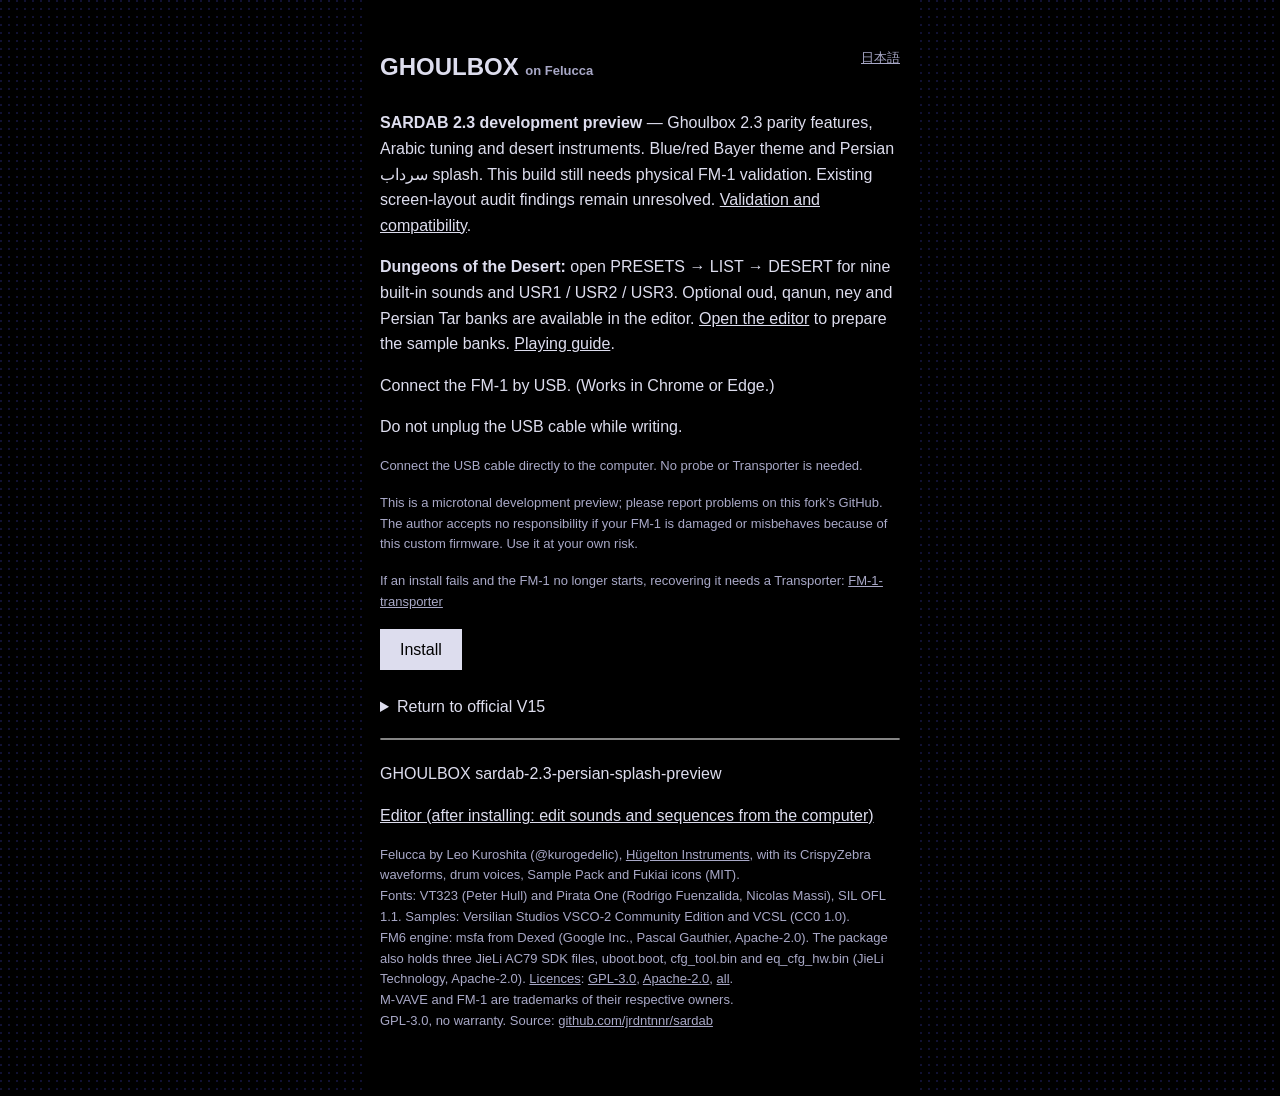
==== commit 29768f70: "Publish Persian splash and current screenshots from main 830bb58" ====
--- a/webapp/installer/index.html
+++ b/webapp/installer/index.html
@@ -33,7 +33,7 @@
   <button class="lang" id="lang"></button>
   <h1>GHOULBOX <span class="small" style="color:var(--dim)">on Felucca</span></h1>
   <p><strong>SARDAB 2.3 development preview</strong> — Ghoulbox 2.3 parity features, Arabic tuning and desert instruments.
-    New blue/red Bayer theme. This build still needs physical FM-1 validation. Existing screen-layout audit findings remain unresolved.
+    Blue/red Bayer theme and Persian سرداب splash. This build still needs physical FM-1 validation. Existing screen-layout audit findings remain unresolved.
     <a href="https://github.com/jrdntnnr/sardab/blob/main/docs/INTEGRATION-STATUS.md" style="color:inherit">Validation and compatibility</a>.</p>
   <p><strong>Dungeons of the Desert:</strong> open PRESETS → LIST → DESERT for nine built-in sounds and USR1 / USR2 / USR3.
     Optional oud, qanun, ney and Persian Tar banks are available in the editor.
@@ -859,7 +859,7 @@
 const say = (txt) => { lastKey = null; $("status").textContent = txt; };
 const log = (t) => { $("log").textContent += t + "\n"; };
 let image = null;
-const meta = {"version": "sardab-2.3-bayer-ui-preview", "product": "FM-1_900", "pkg": "../../firmware/felucca-sardab-2.3-bayer-ui-preview.fwsc"};
+const meta = {"version": "sardab-2.3-persian-splash-preview", "product": "FM-1_900", "pkg": "../../firmware/felucca-sardab-2.3-persian-splash-preview.fwsc"};
 
 let writing = false, stock = null, stockFileEpoch = 0, resumed = false;   // resumed: GHOULBOX, the page came back from a "reload"
 const lockInstaller = (on) => { writing = on; $("go").disabled = on || !image; $("stock-go").disabled = on || !stock; $("stock-file").disabled = on; $("stock-recovery").disabled = on; };
